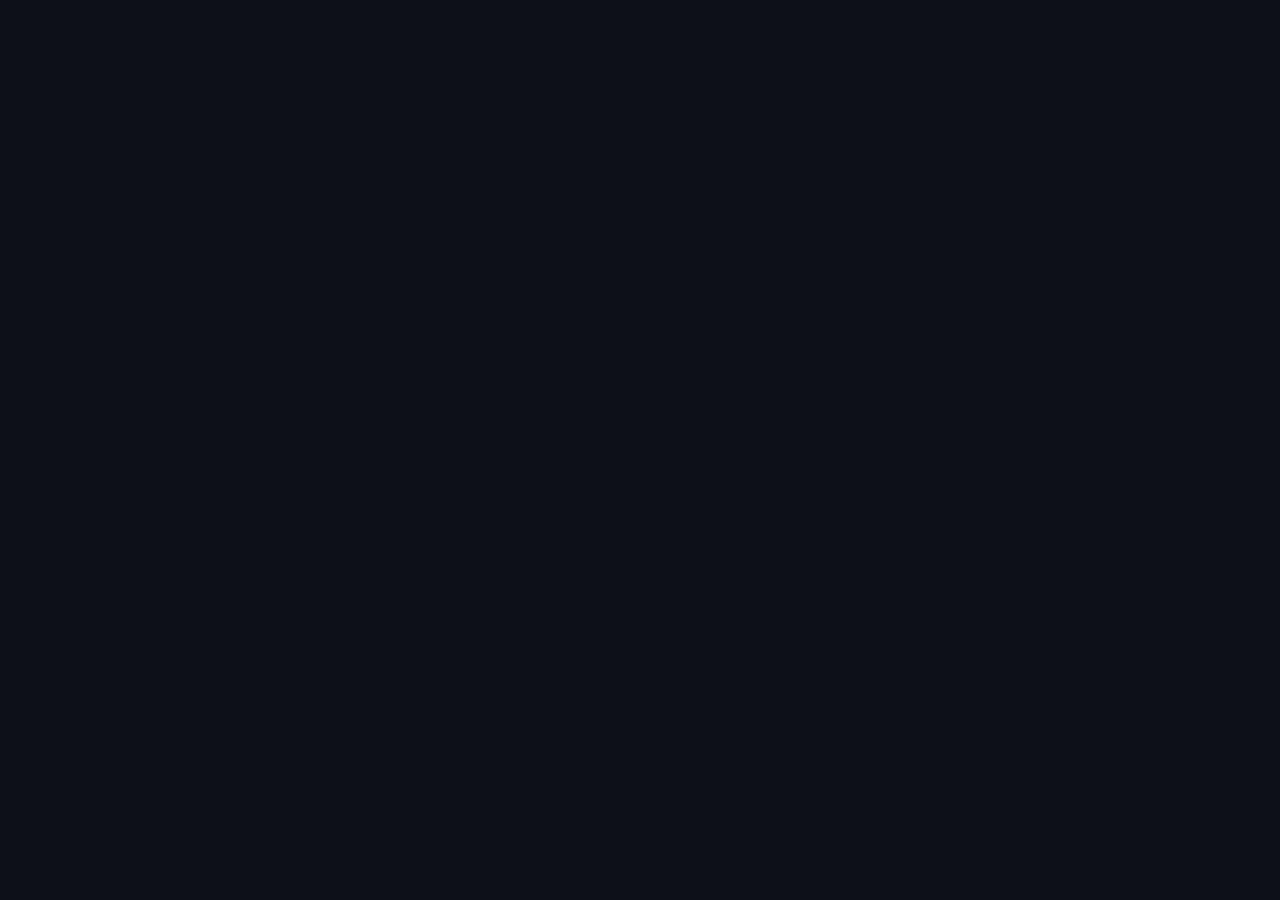
==== index.html @ dd08cfdc "Added code in index.html" ====
<!doctype html>
<html lang="en">
  <head>
    <meta charset="UTF-8" />
    <meta name="viewport" content="width=device-width, initial-scale=1.0" />

    <title>Vaulta</title>

    <!-- Google Font -->

    <link rel="preconnect" href="https://fonts.googleapis.com" />
    <link rel="preconnect" href="https://fonts.gstatic.com" crossorigin />

    <link
      href="https://fonts.googleapis.com/css2?family=Inter:wght@400;500;600;700&display=swap"
      rel="stylesheet"
    />

    <!-- Base CSS -->

    <link rel="stylesheet" href="css/base/reset.css" />
    <link rel="stylesheet" href="css/base/variables.css" />
    <link rel="stylesheet" href="css/base/global.css" />
    <link rel="stylesheet" href="css/base/typography.css" />

    <!-- Components -->

    <link rel="stylesheet" href="css/components/sidebar.css" />

    <!-- Page -->

    <link rel="stylesheet" href="css/pages/home.css" />
  </head>

  <body></body>
</html>
---- css/base/variables.css ----
/* ================================
   VAULTA DESIGN SYSTEM
   ================================ */

:root {
  /* ===== Colors ===== */

  --bg: #0d1117;
  --surface: #161b22;
  --surface-hover: #1f2630;

  --border: #2a313c;

  --primary: #5b8cff;
  --primary-hover: #79a3ff;

  --success: #22c55e;
  --warning: #f59e0b;
  --danger: #ef4444;

  --text-primary: #f8fafc;
  --text-secondary: #94a3b8;
  --text-muted: #64748b;

  /* ===== Radius ===== */

  --radius-small: 8px;
  --radius-medium: 14px;
  --radius-large: 20px;

  /* ===== Shadows ===== */

  --shadow-small: 0 2px 10px rgba(0, 0, 0, 0.15);
  --shadow-medium: 0 10px 30px rgba(0, 0, 0, 0.25);

  /* ===== Fonts ===== */

  --font-family: "Inter", sans-serif;

  --fs-xs: 12px;
  --fs-sm: 14px;
  --fs-md: 16px;
  --fs-lg: 20px;
  --fs-xl: 28px;
  --fs-xxl: 40px;

  /* ===== Font Weight ===== */

  --fw-normal: 400;
  --fw-medium: 500;
  --fw-semibold: 600;
  --fw-bold: 700;

  /* ===== Layout ===== */

  --sidebar-width: 270px;
  --navbar-height: 72px;

  --page-width: 1500px;

  /* ===== Spacing ===== */

  --space-1: 4px;
  --space-2: 8px;
  --space-3: 12px;
  --space-4: 16px;
  --space-5: 24px;
  --space-6: 32px;
  --space-7: 48px;
  --space-8: 64px;

  /* ===== Animation ===== */

  --transition: 0.25s ease;
}
---- css/base/global.css ----
/* ========================================
   VAULTA GLOBAL STYLES
   ======================================== */

html,
body {
  width: 100%;
  min-height: 100vh;
  font-family: var(--font-family);
  background-color: var(--bg);
  color: var(--text-primary);
}

/* Text Selection */

::selection {
  background-color: var(--primary);
  color: #ffffff;
}

/* Scrollbar */

::-webkit-scrollbar {
  width: 10px;
}

::-webkit-scrollbar-track {
  background: var(--bg);
}

::-webkit-scrollbar-thumb {
  background: var(--border);
  border-radius: 999px;
}

::-webkit-scrollbar-thumb:hover {
  background: var(--surface-hover);
}

/* Smooth transitions */

* {
  transition:
    background-color var(--transition),
    color var(--transition),
    border-color var(--transition),
    transform var(--transition);
}

/* Main Container */

.container {
  width: min(var(--page-width), 92%);
  margin: 0 auto;
}

/* Prevent accidental text selection */

button,
img,
svg {
  user-select: none;
}
---- css/base/typography.css ----
/* ========================================
   VAULTA TYPOGRAPHY
   ======================================== */

/* Headings */

h1,
h2,
h3,
h4,
h5,
h6 {
  font-weight: var(--fw-bold);
  color: var(--text-primary);
  line-height: 1.2;
}

h1 {
  font-size: var(--fs-xxl);
}

h2 {
  font-size: var(--fs-xl);
}

h3 {
  font-size: var(--fs-lg);
}

h4 {
  font-size: 18px;
}

h5 {
  font-size: 16px;
}

h6 {
  font-size: 14px;
}

/* Paragraphs */

p {
  font-size: var(--fs-md);
  color: var(--text-secondary);
  line-height: 1.7;
}

/* Links */

a {
  color: inherit;
  text-decoration: none;
}

/* Small Text */

small {
  font-size: var(--fs-sm);
  color: var(--text-muted);
}

/* Labels */

label {
  font-size: var(--fs-sm);
  font-weight: var(--fw-medium);
  color: var(--text-secondary);
}

/* Strong */

strong {
  font-weight: var(--fw-semibold);
}

/* Code */

code {
  font-family: Consolas, monospace;
  font-size: 14px;
}
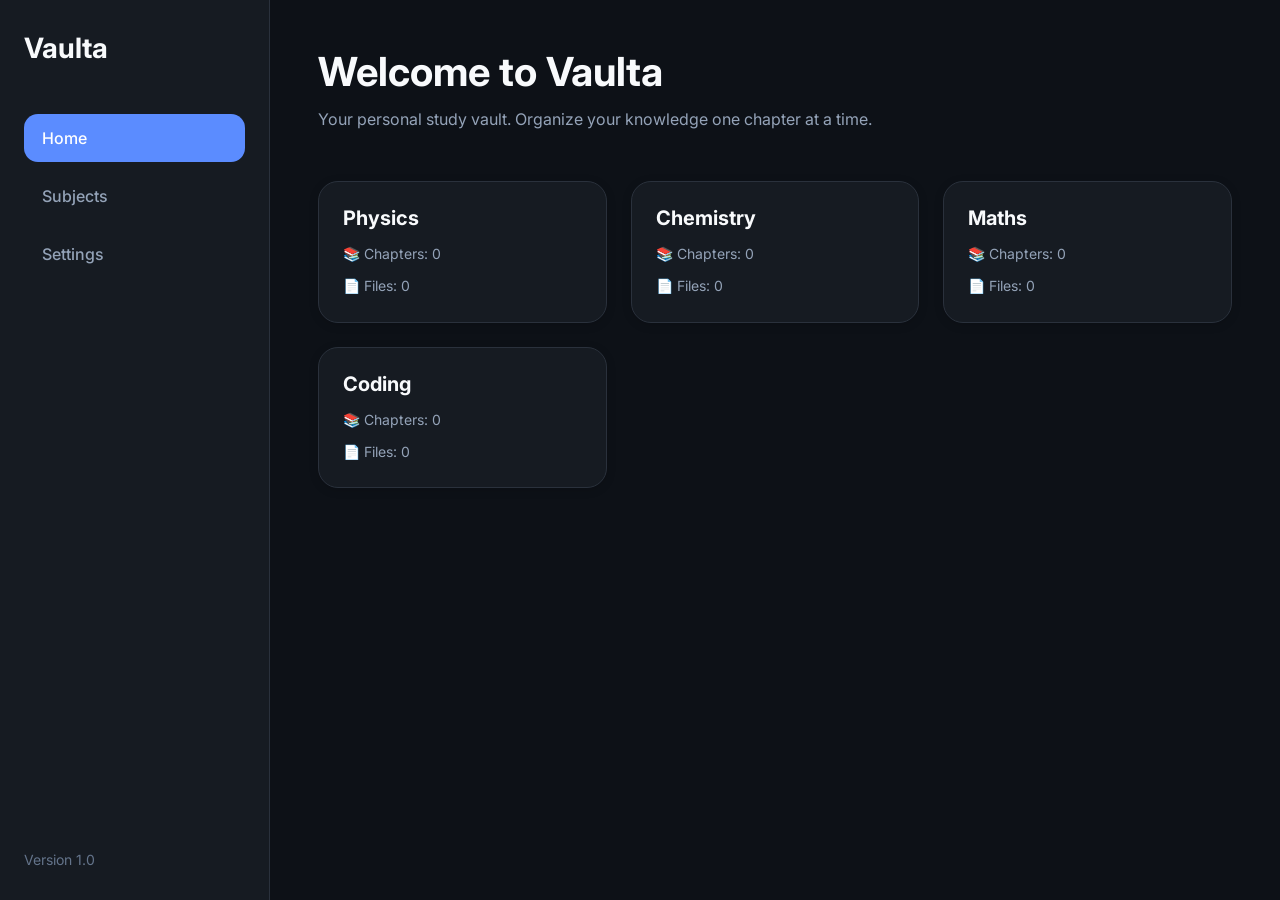
==== commit 9088c376: "Added code in multiple css and updated index" ====
--- a/index.html
+++ b/index.html
@@ -7,7 +7,6 @@
     <title>Vaulta</title>
 
     <!-- Google Font -->
-
     <link rel="preconnect" href="https://fonts.googleapis.com" />
     <link rel="preconnect" href="https://fonts.gstatic.com" crossorigin />
 
@@ -17,20 +16,94 @@
     />
 
     <!-- Base CSS -->
-
     <link rel="stylesheet" href="css/base/reset.css" />
     <link rel="stylesheet" href="css/base/variables.css" />
     <link rel="stylesheet" href="css/base/global.css" />
     <link rel="stylesheet" href="css/base/typography.css" />
 
     <!-- Components -->
+    <link rel="stylesheet" href="css/components/sidebar.css" />
+    <link rel="stylesheet" href="css/components/card.css" />
 
-    <link rel="stylesheet" href="css/components/sidebar.css" />
-
-    <!-- Page -->
-
+    <!-- Page CSS -->
     <link rel="stylesheet" href="css/pages/home.css" />
   </head>
 
-  <body></body>
+  <body>
+    <!-- ======================
+         Sidebar
+    ======================= -->
+
+    <aside class="sidebar">
+      <div>
+        <div class="sidebar-logo">
+          <h2>Vaulta</h2>
+        </div>
+
+        <nav class="sidebar-nav">
+          <a href="index.html" class="sidebar-link active"> Home </a>
+
+          <a href="subjects.html" class="sidebar-link"> Subjects </a>
+
+          <a href="settings.html" class="sidebar-link"> Settings </a>
+        </nav>
+      </div>
+
+      <div class="sidebar-footer">Version 1.0</div>
+    </aside>
+
+    <!-- ======================
+         Main Content
+    ======================= -->
+
+    <main class="main-content">
+      <header class="page-header">
+        <div class="page-title">
+          <h1>Welcome to Vaulta</h1>
+          <p>
+            Your personal study vault. Organize your knowledge one chapter at a
+            time.
+          </p>
+        </div>
+      </header>
+
+      <section class="subject-grid">
+        <div class="card">
+          <h3>Physics</h3>
+
+          <div class="card-info">
+            <p>📚 Chapters: 0</p>
+            <p>📄 Files: 0</p>
+          </div>
+        </div>
+
+        <div class="card">
+          <h3>Chemistry</h3>
+
+          <div class="card-info">
+            <p>📚 Chapters: 0</p>
+            <p>📄 Files: 0</p>
+          </div>
+        </div>
+
+        <div class="card">
+          <h3>Maths</h3>
+
+          <div class="card-info">
+            <p>📚 Chapters: 0</p>
+            <p>📄 Files: 0</p>
+          </div>
+        </div>
+
+        <div class="card">
+          <h3>Coding</h3>
+
+          <div class="card-info">
+            <p>📚 Chapters: 0</p>
+            <p>📄 Files: 0</p>
+          </div>
+        </div>
+      </section>
+    </main>
+  </body>
 </html>
--- a/css/base/global.css
+++ b/css/base/global.css
@@ -1,6 +1,8 @@
 /* ========================================
    VAULTA GLOBAL STYLES
    ======================================== */
+
+/* Base Layout */
 
 html,
 body {
@@ -9,6 +11,7 @@
   font-family: var(--font-family);
   background-color: var(--bg);
   color: var(--text-primary);
+  overflow-x: hidden;
 }
 
 /* Text Selection */
@@ -18,10 +21,18 @@
   color: #ffffff;
 }
 
-/* Scrollbar */
+/* Firefox Scrollbar */
+
+* {
+  scrollbar-width: thin;
+  scrollbar-color: var(--border) var(--bg);
+}
+
+/* Chrome / Edge Scrollbar */
 
 ::-webkit-scrollbar {
   width: 10px;
+  height: 10px;
 }
 
 ::-webkit-scrollbar-track {
@@ -37,14 +48,17 @@
   background: var(--surface-hover);
 }
 
-/* Smooth transitions */
+/* Smooth Transitions */
 
-* {
+*,
+*::before,
+*::after {
   transition:
     background-color var(--transition),
     color var(--transition),
     border-color var(--transition),
-    transform var(--transition);
+    transform var(--transition),
+    opacity var(--transition);
 }
 
 /* Main Container */
@@ -54,7 +68,17 @@
   margin: 0 auto;
 }
 
-/* Prevent accidental text selection */
+/* Utility Classes */
+
+.hidden {
+  display: none !important;
+}
+
+.text-center {
+  text-align: center;
+}
+
+/* Prevent Accidental Selection */
 
 button,
 img,
--- a/css/components/sidebar.css
+++ b/css/components/sidebar.css
@@ -0,0 +1,78 @@
+/* ========================================
+   VAULTA SIDEBAR
+   ======================================== */
+
+.sidebar {
+  position: fixed;
+  top: 0;
+  left: 0;
+
+  width: var(--sidebar-width);
+  height: 100vh;
+
+  background-color: var(--surface);
+  border-right: 1px solid var(--border);
+
+  display: flex;
+  flex-direction: column;
+  justify-content: space-between;
+
+  padding: 32px 24px;
+}
+
+/* ---------- Logo ---------- */
+
+.sidebar-logo {
+  display: flex;
+  align-items: center;
+  gap: 12px;
+
+  margin-bottom: 48px;
+}
+
+.sidebar-logo h2 {
+  font-size: 28px;
+  font-weight: var(--fw-bold);
+  color: var(--text-primary);
+}
+
+/* ---------- Navigation ---------- */
+
+.sidebar-nav {
+  display: flex;
+  flex-direction: column;
+  gap: 10px;
+}
+
+.sidebar-link {
+  display: flex;
+  align-items: center;
+  gap: 14px;
+
+  padding: 14px 18px;
+
+  border-radius: var(--radius-medium);
+
+  color: var(--text-secondary);
+
+  font-weight: var(--fw-medium);
+
+  transition: all var(--transition);
+}
+
+.sidebar-link:hover {
+  background-color: var(--surface-hover);
+  color: var(--text-primary);
+}
+
+.sidebar-link.active {
+  background-color: var(--primary);
+  color: white;
+}
+
+/* ---------- Footer ---------- */
+
+.sidebar-footer {
+  color: var(--text-muted);
+  font-size: var(--fs-sm);
+}
--- a/css/components/card.css
+++ b/css/components/card.css
@@ -0,0 +1,41 @@
+/* ========================================
+   VAULTA CARD
+   ======================================== */
+
+.card {
+  background: var(--surface);
+  border: 1px solid var(--border);
+  border-radius: var(--radius-large);
+  padding: 24px;
+  cursor: pointer;
+
+  transition:
+    transform var(--transition),
+    background-color var(--transition),
+    border-color var(--transition),
+    box-shadow var(--transition);
+
+  box-shadow: var(--shadow-small);
+}
+
+.card:hover {
+  transform: translateY(-4px);
+  background: var(--surface-hover);
+  border-color: var(--primary);
+  box-shadow: var(--shadow-medium);
+}
+
+.card h3 {
+  margin-bottom: 12px;
+}
+
+.card-info {
+  display: flex;
+  flex-direction: column;
+  gap: 8px;
+}
+
+.card-info p {
+  color: var(--text-secondary);
+  font-size: var(--fs-sm);
+}
--- a/css/pages/home.css
+++ b/css/pages/home.css
@@ -0,0 +1,23 @@
+/* ========================================
+   HOME PAGE
+   ======================================== */
+
+.main-content {
+  margin-left: var(--sidebar-width);
+  min-height: 100vh;
+  padding: 48px;
+}
+
+.page-header {
+  margin-bottom: 48px;
+}
+
+.page-header h1 {
+  margin-bottom: 10px;
+}
+
+.subject-grid {
+  display: grid;
+  grid-template-columns: repeat(auto-fit, minmax(260px, 1fr));
+  gap: 24px;
+}
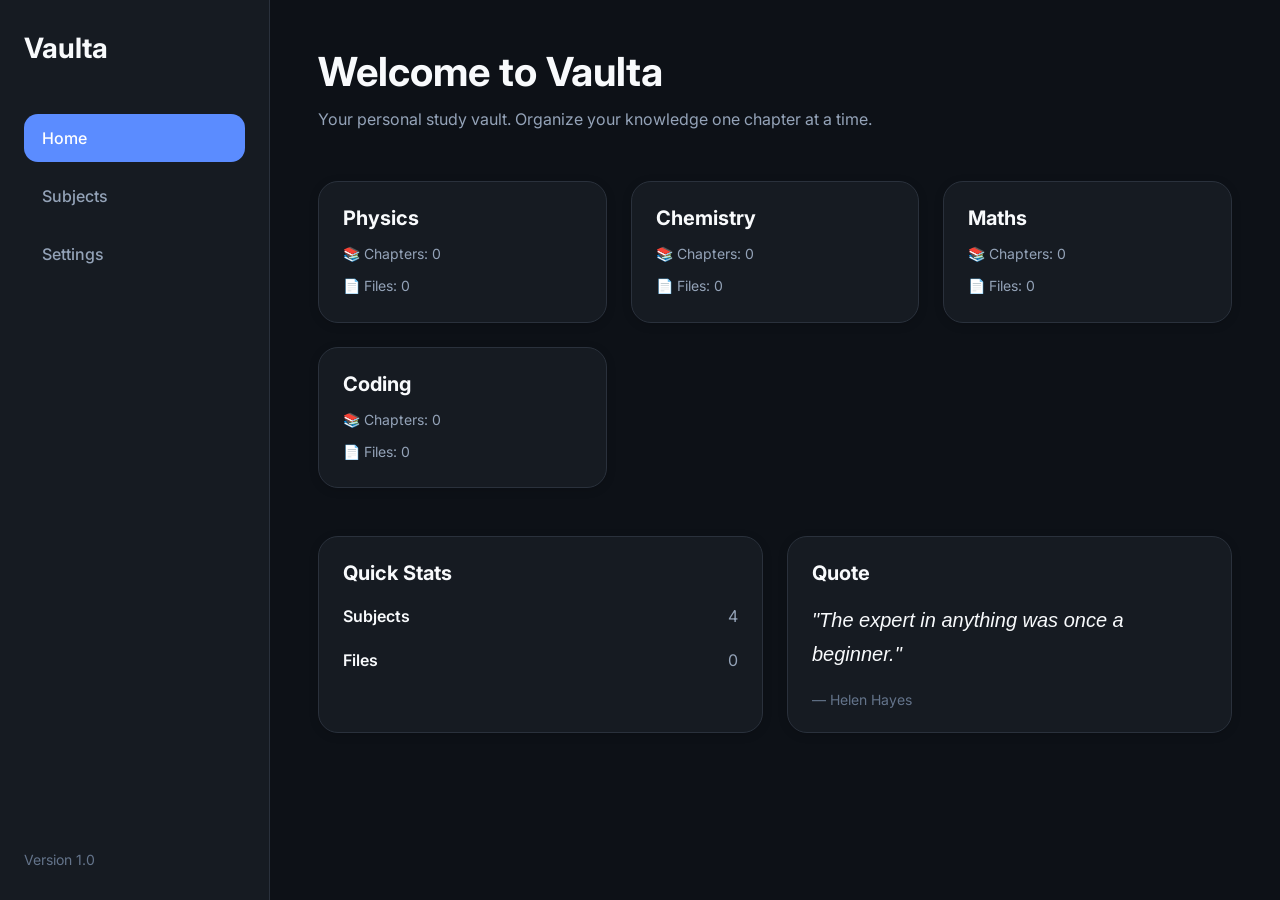
==== commit 33b5041d: "updated code in multiple things" ====
--- a/index.html
+++ b/index.html
@@ -30,10 +30,6 @@
   </head>
 
   <body>
-    <!-- ======================
-         Sidebar
-    ======================= -->
-
     <aside class="sidebar">
       <div>
         <div class="sidebar-logo">
@@ -51,10 +47,6 @@
 
       <div class="sidebar-footer">Version 1.0</div>
     </aside>
-
-    <!-- ======================
-         Main Content
-    ======================= -->
 
     <main class="main-content">
       <header class="page-header">
@@ -104,6 +96,25 @@
           </div>
         </div>
       </section>
+
+      <section class="home-bottom">
+        <div class="card stats-card">
+          <h3>Quick Stats</h3>
+
+          <div class="stats-list">
+            <p><strong>Subjects</strong><span>4</span></p>
+            <p><strong>Files</strong><span>0</span></p>
+          </div>
+        </div>
+
+        <div class="card quote-card">
+          <h3>Quote</h3>
+
+          <blockquote>"The expert in anything was once a beginner."</blockquote>
+
+          <span class="quote-author"> — Helen Hayes </span>
+        </div>
+      </section>
     </main>
   </body>
 </html>
--- a/css/pages/home.css
+++ b/css/pages/home.css
@@ -1,5 +1,5 @@
 /* ========================================
-   HOME PAGE
+   VAULTA HOME PAGE
    ======================================== */
 
 .main-content {
@@ -16,8 +16,65 @@
   margin-bottom: 10px;
 }
 
+.page-header p {
+  color: var(--text-secondary);
+}
+
 .subject-grid {
   display: grid;
   grid-template-columns: repeat(auto-fit, minmax(260px, 1fr));
   gap: 24px;
+  margin-bottom: 48px;
 }
+
+/* Bottom Section */
+
+.home-bottom {
+  display: grid;
+  grid-template-columns: 1fr 1fr;
+  gap: 24px;
+}
+
+/* Quick Stats */
+
+.stats-list {
+  display: flex;
+  flex-direction: column;
+  gap: 16px;
+  margin-top: 18px;
+}
+
+.stats-list p {
+  display: flex;
+  justify-content: space-between;
+  color: var(--text-secondary);
+}
+
+.stats-list strong {
+  color: var(--text-primary);
+}
+
+/* Quote */
+
+.quote-card blockquote {
+  margin-top: 18px;
+  font-size: var(--fs-lg);
+  line-height: 1.7;
+  font-style: italic;
+  color: var(--text-primary);
+}
+
+.quote-author {
+  display: block;
+  margin-top: 20px;
+  color: var(--text-muted);
+  font-size: var(--fs-sm);
+}
+
+/* Responsive */
+
+@media (max-width: 900px) {
+  .home-bottom {
+    grid-template-columns: 1fr;
+  }
+}
